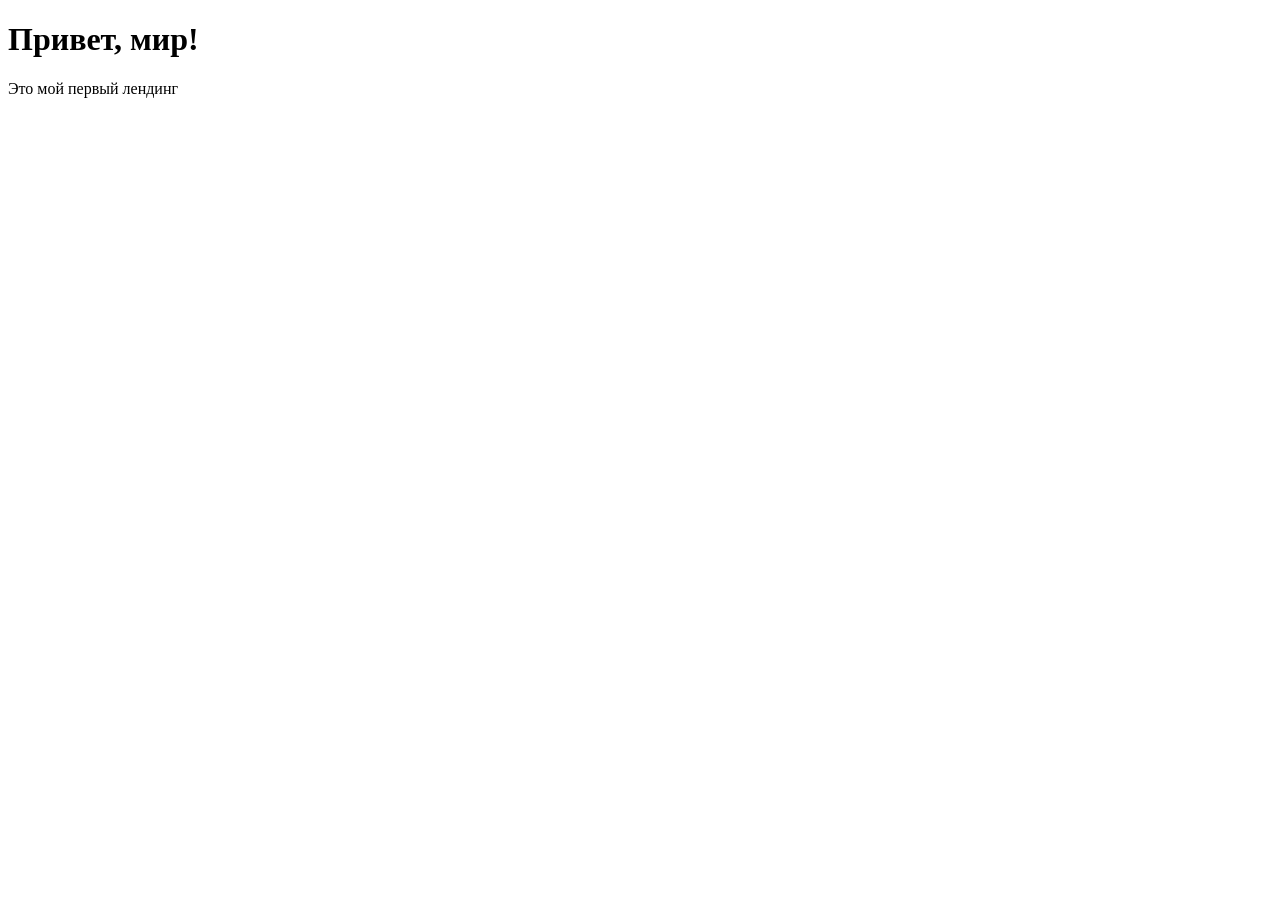
==== index.html @ 55094b94 "add main structure" ====
<!DOCTYPE html>
<html lang="ru">
<head>
    <meta charset="UTF-8">
    <meta name="viewport" content="width=device-width, initial-scale=1.0">
    <title>Мой первый лендинг</title>
    <!-- Подключаем CSS -->
    <link rel="stylesheet" href="style.css">
</head>
<body>

    <h1>Привет, мир!</h1> 

    <p>Это мой первый лендинг</p>  
    

    <!-- Подключаем JS -->
    <script src="script.js"></script>
</body>
</html>
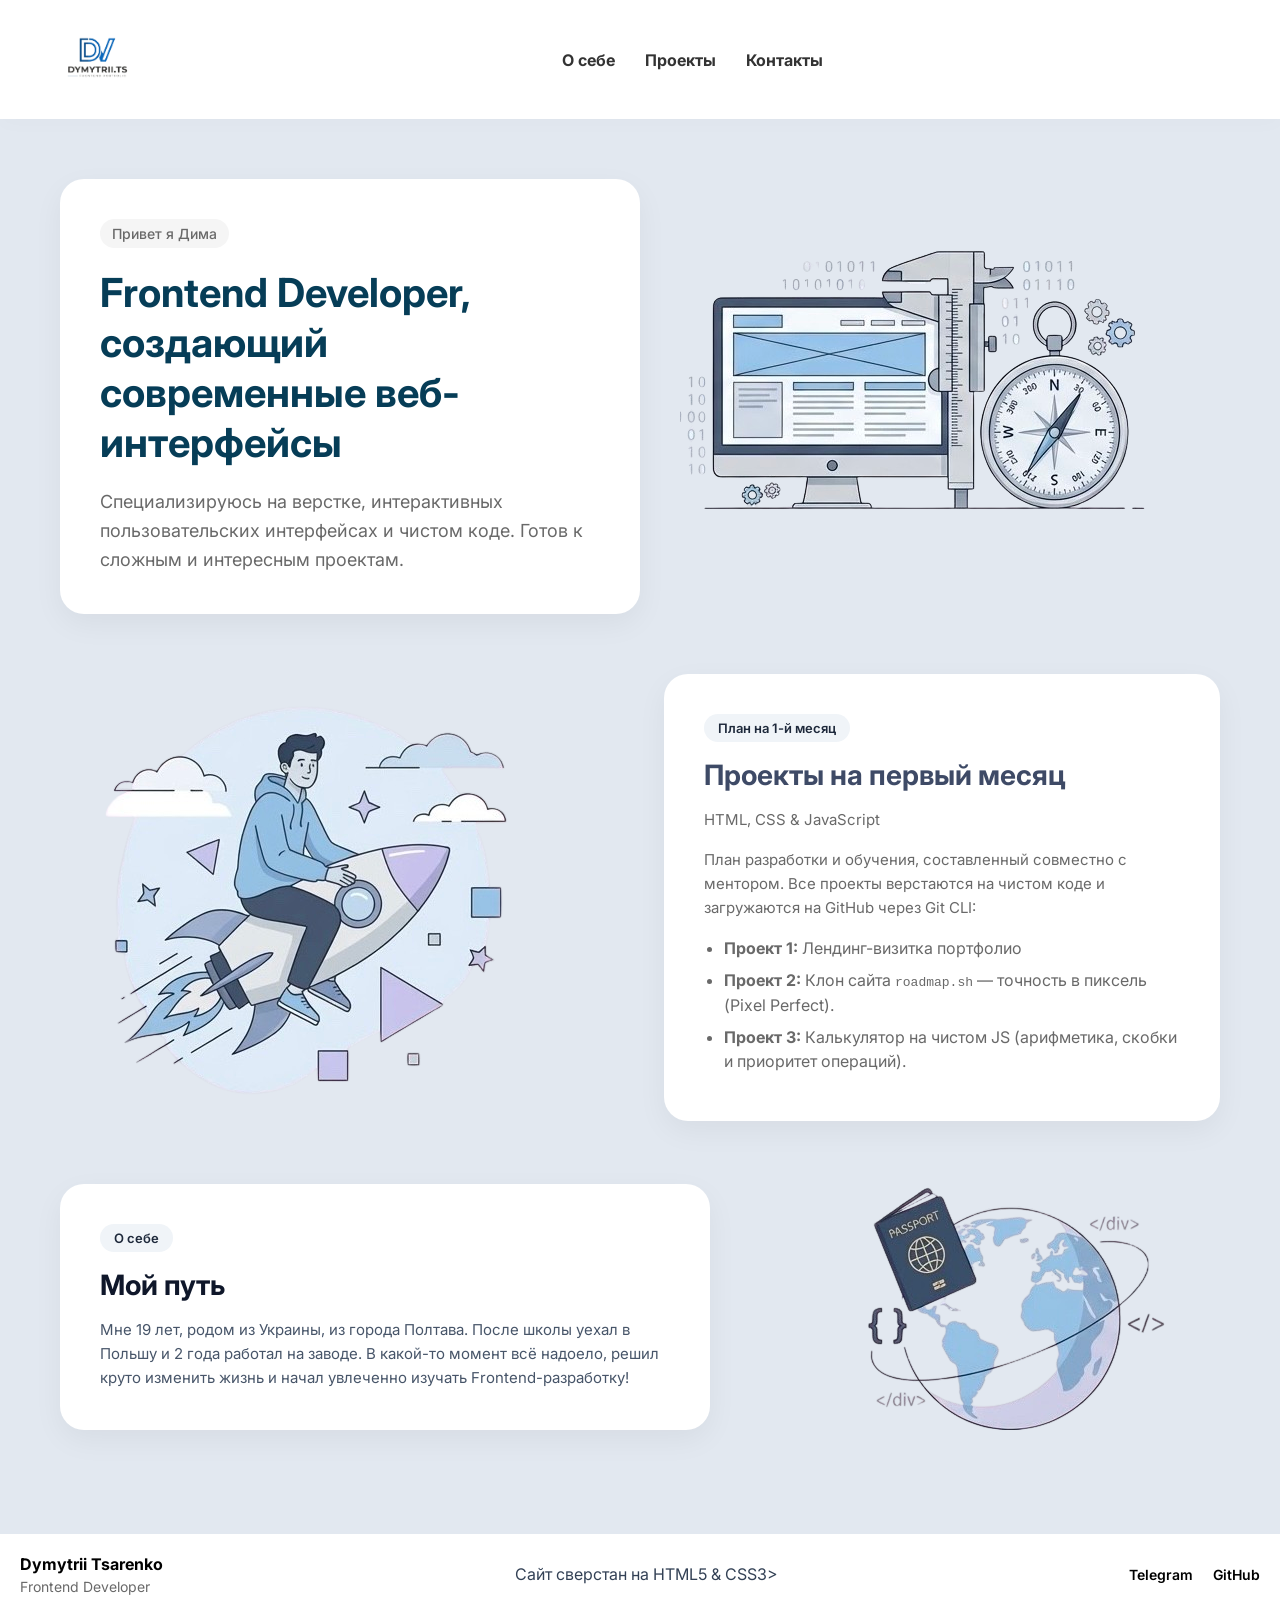
==== commit 5b864f21: "my first project" ====
--- a/index.html
+++ b/index.html
@@ -1,20 +1,99 @@
 <!DOCTYPE html>
 <html lang="ru">
-<head>
+  <head>
     <meta charset="UTF-8">
     <meta name="viewport" content="width=device-width, initial-scale=1.0">
-    <title>Мой первый лендинг</title>
-    <!-- Подключаем CSS -->
+    <title> DevPortfolio</title> 
+    <link rel="preconnect" href="https://fonts.googleapis.com">
+    <link rel="preconnect" href="https://fonts.gstatic.com" crossorigin>
+    <link href="https://fonts.googleapis.com/css2?family=Inter:wght@400;500;600;700&display=swap" rel="stylesheet">
     <link rel="stylesheet" href="style.css">
-</head>
+  </head>
 <body>
+  <header class="header">
 
-    <h1>Привет, мир!</h1> 
+    <div class="header-left">
+      <img src="images/logo.png" alt="logo" class="logo-img">
+    </div>
 
-    <p>Это мой первый лендинг</p>  
-    
+    <nav class="header_nav">
+      <ul>
+        <li>
+          <a href="#about ">О себе</a>
+          </li>
+        <li>
+          <a href="#projects ">Проекты</a>
+          </li>
+        <li>
+          <a href="#contact ">Контакты</a>
+          </li>
+      </ul>
+    </nav>
+  </header>
+    <section class="hero" id="hero">
+        <div class="hero-card">
+            <span class="hero-badge">Привет я Дима</span>
+            <h1 class="hero-title">Frontend Developer, создающий современные веб-интерфейсы</h1>
+            <p class="hero-description">
+                Специализируюсь на верстке, интерактивных пользовательских интерфейсах и чистом коде. Готов к сложным и интересным проектам.
+            </p>
+        </div>
+        <div class="section-image">
+            <img src="images/technical-skills.png" alt="Hero Image">
+        </div>
+    </section>
 
-    <!-- Подключаем JS -->
-    <script src="script.js"></script>
+    <section class="projects" id="projects">
+        <div class="section-image">
+            <img src="images/hero-rocket.png" alt="Проекты">
+        </div>
+        <div class="projects-card">
+            <span class="projects-badge">План на 1-й месяц</span>
+            <h2>Проекты на первый месяц</h2>
+            <p>HTML, CSS & JavaScript</p>
+            <p>План разработки и обучения, составленный совместно с ментором. Все проекты верстаются на чистом коде и загружаются на GitHub через Git CLI:</p>
+            <ul class="projects-list">
+                <li><strong>Проект 1:</strong> Лендинг-визитка портфолио</li>
+                <li><strong>Проект 2:</strong> Клон сайта <code>roadmap.sh</code> — точность в пиксель (Pixel Perfect).</li>
+                <li><strong>Проект 3:</strong> Калькулятор на чистом JS (арифметика, скобки и приоритет операций).</li>
+            </ul>
+        </div>
+    </section>
+
+  <section class="about" id="about">
+    <div class="about-card">
+        <span class="about-badge">О себе</span>
+        <h2 class="about-title">Мой путь</h2>
+        <p class="about-description">
+            Мне 19 лет, родом из Украины, из города Полтава. После школы уехал в Польшу и 2 года работал на заводе. В какой-то момент всё надоело, решил круто изменить жизнь и начал увлеченно изучать Frontend-разработку!
+        </p>
+    </div>
+    <div class="section-image">
+        <img src="images/international-experience.png" alt="Мой путь">
+    </div>
+</section>
+
+  <footer class="footer" id="contact">
+    <div class="footer-content">
+      <div class="footer-left">
+          <h3>Dymytrii Tsarenko</h3>
+
+          <p>Frontend Developer</p>
+      </div>
+
+      <div>
+        <class="footer-center"></p>Сайт сверстан на HTML5 & CSS3></p>
+      </div>
+      
+      <div class="footer-right">
+
+          <a href="https://t.me/kuchrz1" target="_blank" rel="noopener noreferrer">Telegram</a>
+
+          <a href="https://github.com/DymytriiTsarenko" target="_blank" rel="noopener noreferrer">GitHub</a>
+            </div>
+      </div>
+  </footer>
+  
+  
 </body>
 </html>
--- a/style.css
+++ b/style.css
@@ -0,0 +1,240 @@
+
+* {
+    padding: 0;
+    margin: 0;
+    box-sizing: border-box;
+}
+html {
+    scroll-behavior: smooth;
+}
+
+body {
+    background-color: #e2e8f0;     
+    color: #334155;
+    font-family: 'Inter', sans-serif;
+    margin: 0;
+    display: flex;
+    flex-direction: column;
+    min-height: 100vh;
+}
+
+html {
+    height: 100vh;
+}
+
+
+.header {
+    display: flex;
+    justify-content: space-between;
+    align-items: center;
+    position:sticky;
+    top: 0;
+    padding: 20px 60px;
+    background-color: #ffffff;
+    box-shadow: 0 4px 20px rgba(0, 0, 0, 0.02);
+}
+
+.logo {
+    display: flex;
+    justify-content: space-between;
+}
+
+.logo-img {
+    width: 75px;
+    height: 75px;
+    object-fit: cover;
+}
+
+.header nav {
+    flex-grow: 1;
+    display: flex;
+    justify-content: center;
+}
+
+.header nav ul {
+    display: flex;
+    list-style: none;
+    margin: 0;
+    padding: 0;
+}
+
+.header nav li {
+    margin-left: 30px;
+}
+
+.header nav a {
+    text-decoration: none;
+    color: #333;
+    font-weight: bold;
+}
+
+
+.hero, .projects, .about {
+    display: flex;
+    align-items: center;
+    justify-content: space-between;
+    padding: 0 60px;
+    margin-top: 60px;
+    gap: 40px;
+}
+
+
+.hero-card, .projects-card, .about-card {
+    background-color: #ffffff;
+    padding: 40px;
+    border-radius: 24px;
+    box-shadow: 0 10px 30px rgba(0, 0, 0, 0.05);
+    flex: 1;
+    max-width: 650px;
+    text-align: left;
+}
+
+.hero-badge {
+    display: inline-block;
+    padding: 6px 12px;
+    background-color: whitesmoke;
+    color: dimgray;
+    border-radius: 20px;
+    font-size: 14px;
+    font-weight: 500;
+    margin-bottom: 20px;
+}
+
+.hero-title {
+    font-size: 40px;
+    font-weight: 700;
+    line-height: 1.25;
+    color: rgb(6, 61, 87);
+    margin-bottom: 20px;
+}
+
+.hero-description {
+    font-size: 18px;
+    line-height: 1.6;
+    color: dimgray;
+    max-width: 700px;
+}
+
+
+.projects-card h2 {
+    color: #3e4a66;
+    font-size: 28px;
+    margin-bottom: 16px;
+}
+
+.projects-card p {
+    color: dimgray;
+    font-size: 15px;
+    line-height: 1.6;
+    margin-bottom: 16px;
+}
+
+.projects-badge {
+    background-color: #f0f4f8;
+    color: #1e293b;
+    padding: 6px 14px;
+    border-radius: 20px;
+    font-size: 13px;
+    font-weight: 600;
+    display: inline-block;
+    margin-bottom: 16px;
+}
+
+.projects-list {
+    text-align: left;
+    margin-top: 15px;
+    padding-left: 20px;
+    color: dimgray;
+}
+
+.projects-list li {
+    margin-bottom: 8px;
+    line-height: 1.5;
+}
+
+.about-badge {
+    background-color: #f0f4f8;
+    color: #1e293b;
+    padding: 6px 14px;
+    border-radius: 20px;
+    font-size: 13px;
+    font-weight: 600;
+    display: inline-block;
+    margin-bottom: 16px;
+}
+
+.about-card h2 {
+    font-size: 28px;
+    color: #0f172a;
+    margin-bottom: 16px;
+}
+
+.about-description {
+    font-size: 15px;
+    color: #475569;
+    line-height: 1.6;
+}
+
+.footer {
+    padding: 20px;
+    margin-top: 100px;
+    background-color: #ffffff;
+}
+
+.footer-content {
+    display: flex;
+    justify-content: space-between;
+    align-items: center;
+    width: 100%;
+}
+
+.footer-left h3 {
+    font-size: 16px;
+    font-weight: bold;
+    color: rgb(0, 0, 0);
+    margin-bottom: 4px;
+}
+
+.footer-left p {
+    font-size: 14px;
+    color: dimgray;
+}
+
+.footer-center p {
+    font-size: 14px;
+    color: dimgray;
+    text-align: center;
+}
+
+.footer-right {
+    display: flex;
+    gap: 20px;
+}
+
+.footer-right a {
+    text-decoration: none;
+    font-size: 14px;
+    font-weight: 600;
+    color: rgb(0, 0, 0);
+    transition: color 0.2s;
+}
+
+.footer-right a:hover {
+    color: rgb(0, 0, 0);
+}
+
+#hero .section-image {
+    top: 40px !important;
+    left: 28% !important;
+}
+
+#skills .section-image {
+    top: 40px !important;
+    right: 28% !important;
+}
+
+#about .section-image {
+    top: 40px !important;
+    left: 28% !important;
+}
+
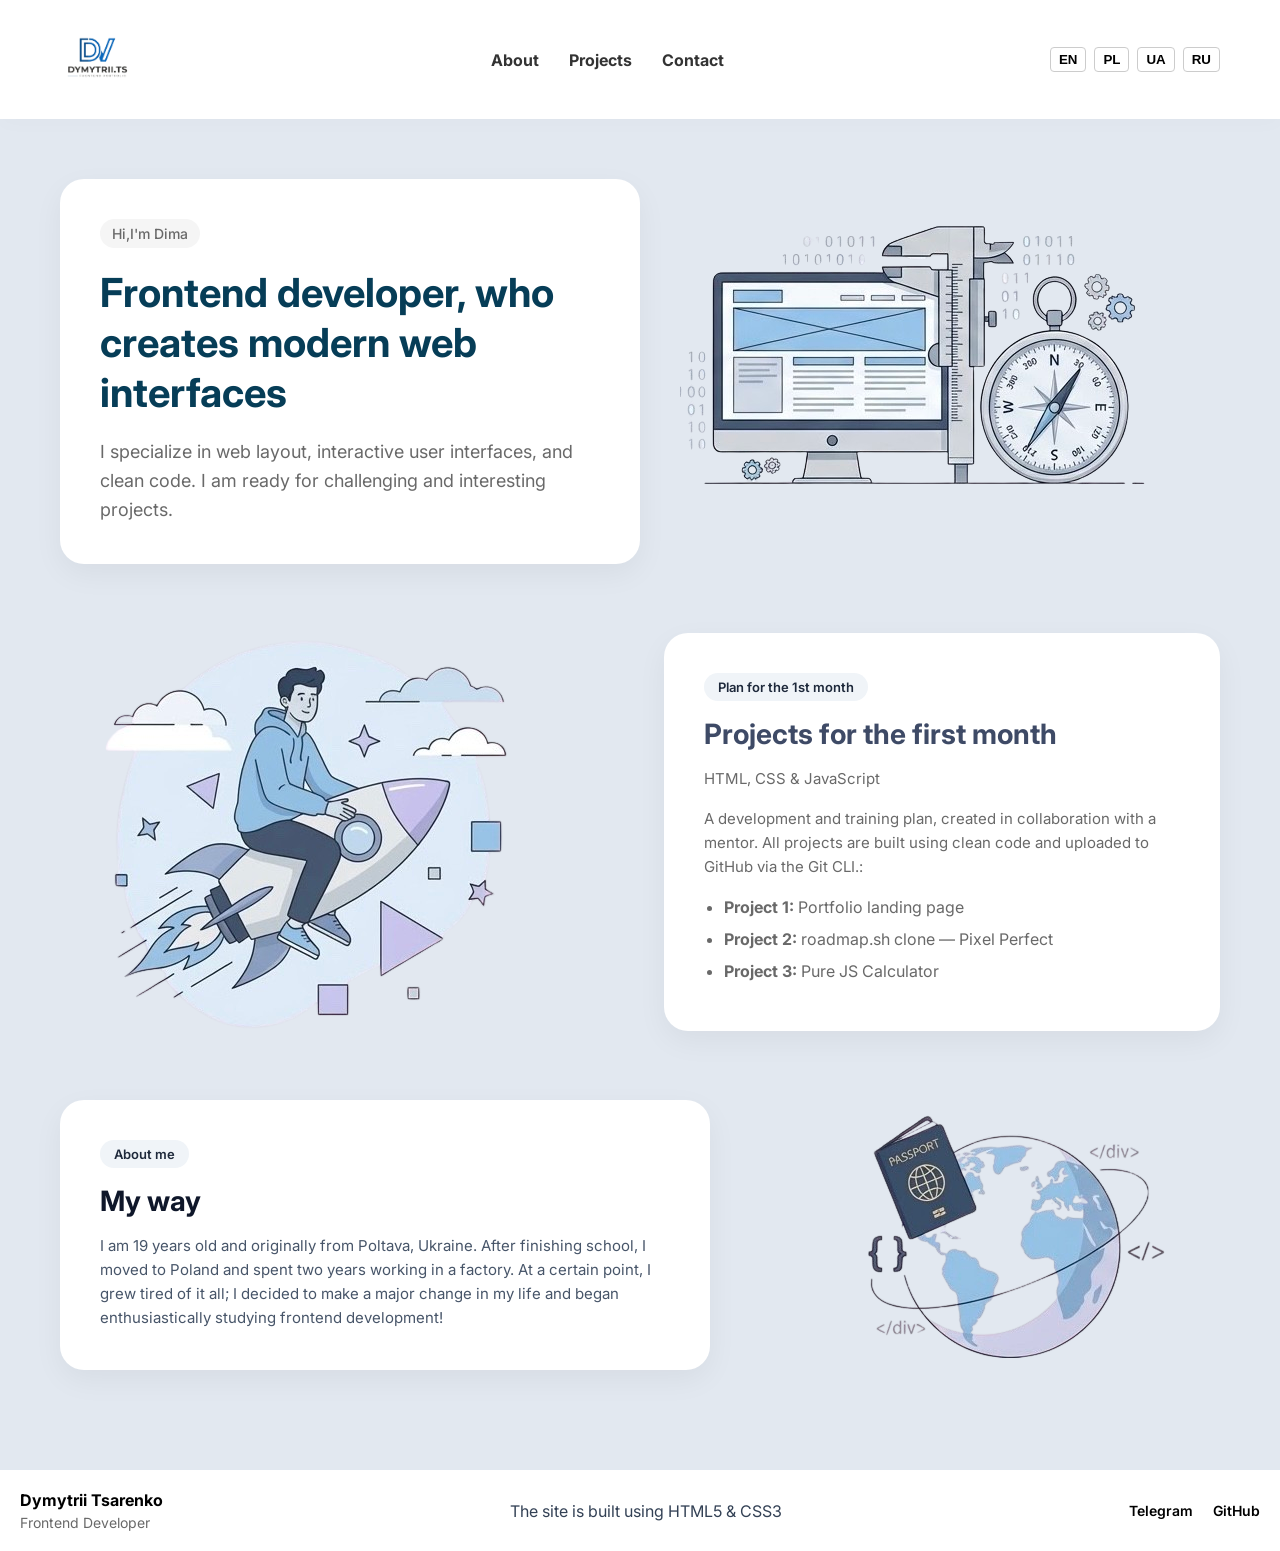
==== commit 4bc4dd46: "I wrote a calculator and updated the portfolio website" ====
--- a/index.html
+++ b/index.html
@@ -1,9 +1,10 @@
 <!DOCTYPE html>
-<html lang="ru">
+<html lang="en">
   <head>
     <meta charset="UTF-8">
     <meta name="viewport" content="width=device-width, initial-scale=1.0">
     <title> DevPortfolio</title> 
+    <link rel="icon" type="image/png" href="images/favicon.png">
     <link rel="preconnect" href="https://fonts.googleapis.com">
     <link rel="preconnect" href="https://fonts.gstatic.com" crossorigin>
     <link href="https://fonts.googleapis.com/css2?family=Inter:wght@400;500;600;700&display=swap" rel="stylesheet">
@@ -19,23 +20,30 @@
     <nav class="header_nav">
       <ul>
         <li>
-          <a href="#about ">О себе</a>
+         <a href="#about" data-i18n="nav-about">About</a>
           </li>
         <li>
-          <a href="#projects ">Проекты</a>
+          <a href="#projects" data-i18n="nav-projects">Projects</a>
           </li>
         <li>
-          <a href="#contact ">Контакты</a>
+          <a href="#contact" data-i18n="nav-contact">Contact</a>
           </li>
       </ul>
     </nav>
+    <div class="lang-switch">
+     <button onclick="changeLanguage('en')">EN</button>
+     <button onclick="changeLanguage('pl')">PL</button>
+     <button onclick="changeLanguage('ua')">UA</button>
+     <button onclick="changeLanguage('ru')">RU</button>
+    </div>
+    
   </header>
     <section class="hero" id="hero">
         <div class="hero-card">
-            <span class="hero-badge">Привет я Дима</span>
-            <h1 class="hero-title">Frontend Developer, создающий современные веб-интерфейсы</h1>
-            <p class="hero-description">
-                Специализируюсь на верстке, интерактивных пользовательских интерфейсах и чистом коде. Готов к сложным и интересным проектам.
+            <span class="hero-badge" data-i18n="hero-badge">Hi,I'm Dima</span>
+            <h1 class="hero-title" data-i18n="hero-title">Frontend developer, who creates modern web interfaces</h1>
+            <p class="hero-description" data-i18n="hero-desc">
+                I specialize in web layout, interactive user interfaces, and clean code. I am ready for challenging and interesting projects.
             </p>
         </div>
         <div class="section-image">
@@ -48,24 +56,25 @@
             <img src="images/hero-rocket.png" alt="Проекты">
         </div>
         <div class="projects-card">
-            <span class="projects-badge">План на 1-й месяц</span>
-            <h2>Проекты на первый месяц</h2>
-            <p>HTML, CSS & JavaScript</p>
-            <p>План разработки и обучения, составленный совместно с ментором. Все проекты верстаются на чистом коде и загружаются на GitHub через Git CLI:</p>
+            <span class="projects-badge" data-i18n="projects-badge">Plan for the 1st month</span>
+            <h2 data-i18n="projects-title">Projects for the first month</h2>
+            <p data-i18n="projects-sub">HTML, CSS & JavaScript</p>
+            <p data-i18n="projects-text">A development and training plan, created in collaboration with a mentor. All projects are built using clean code and uploaded to GitHub via the Git CLI.:</p>
             <ul class="projects-list">
-                <li><strong>Проект 1:</strong> Лендинг-визитка портфолио</li>
-                <li><strong>Проект 2:</strong> Клон сайта <code>roadmap.sh</code> — точность в пиксель (Pixel Perfect).</li>
-                <li><strong>Проект 3:</strong> Калькулятор на чистом JS (арифметика, скобки и приоритет операций).</li>
+            <li data-i18n="p1-desc"><strong>Project 1:</strong> Portfolio landing page</li>
+            <li data-i18n="p2-desc"><strong>Project 2:</strong> roadmap.sh clone — Pixel Perfect</li>
+            <li data-i18n="p3-desc"><strong>Project 3:</strong> Pure JS Calculator</li>
+         </ul>
             </ul>
         </div>
     </section>
 
   <section class="about" id="about">
     <div class="about-card">
-        <span class="about-badge">О себе</span>
-        <h2 class="about-title">Мой путь</h2>
-        <p class="about-description">
-            Мне 19 лет, родом из Украины, из города Полтава. После школы уехал в Польшу и 2 года работал на заводе. В какой-то момент всё надоело, решил круто изменить жизнь и начал увлеченно изучать Frontend-разработку!
+        <span class="about-badge" data-i18n="about-badge">About me</span>
+        <h2 class="about-title" data-i18n="about-title"> My way</h2>
+        <p class="about-description" data-i18n="about-desc">
+          I am <span id="age">19</span> years old and originally from Poltava, Ukraine. After finishing school, I moved to Poland and spent two years working in a factory. At a certain point, I grew tired of it all; I decided to make a major change in my life and began enthusiastically studying frontend development!
         </p>
     </div>
     <div class="section-image">
@@ -78,11 +87,12 @@
       <div class="footer-left">
           <h3>Dymytrii Tsarenko</h3>
 
-          <p>Frontend Developer</p>
+          <p data-i18n="footer-role">Frontend Developer</p>
       </div>
 
       <div>
-        <class="footer-center"></p>Сайт сверстан на HTML5 & CSS3></p>
+        <class="footer-center">
+         <p data-i18n="footer-text">The site is built using HTML5 & CSS3</p>
       </div>
       
       <div class="footer-right">
@@ -94,6 +104,6 @@
       </div>
   </footer>
   
-  
+  <script src="script.js"></script>
 </body>
 </html>
--- a/style.css
+++ b/style.css
@@ -238,3 +238,23 @@
     left: 28% !important;
 }
 
+.lang-switch {
+    display: flex;
+    gap: 8px;
+    align-items: center;
+}
+
+.lang-switch button {
+  background: transparent;
+  border: 1px solid #ccc;
+  padding: 4px 8px;
+  border-radius: 4px;
+  cursor: pointer;
+  font-weight: 600;
+  transition: all 0.2s ease;
+}
+
+.lang-switch button:hover {
+  background: #f0f0f0;
+  border-color: #999;
+}
